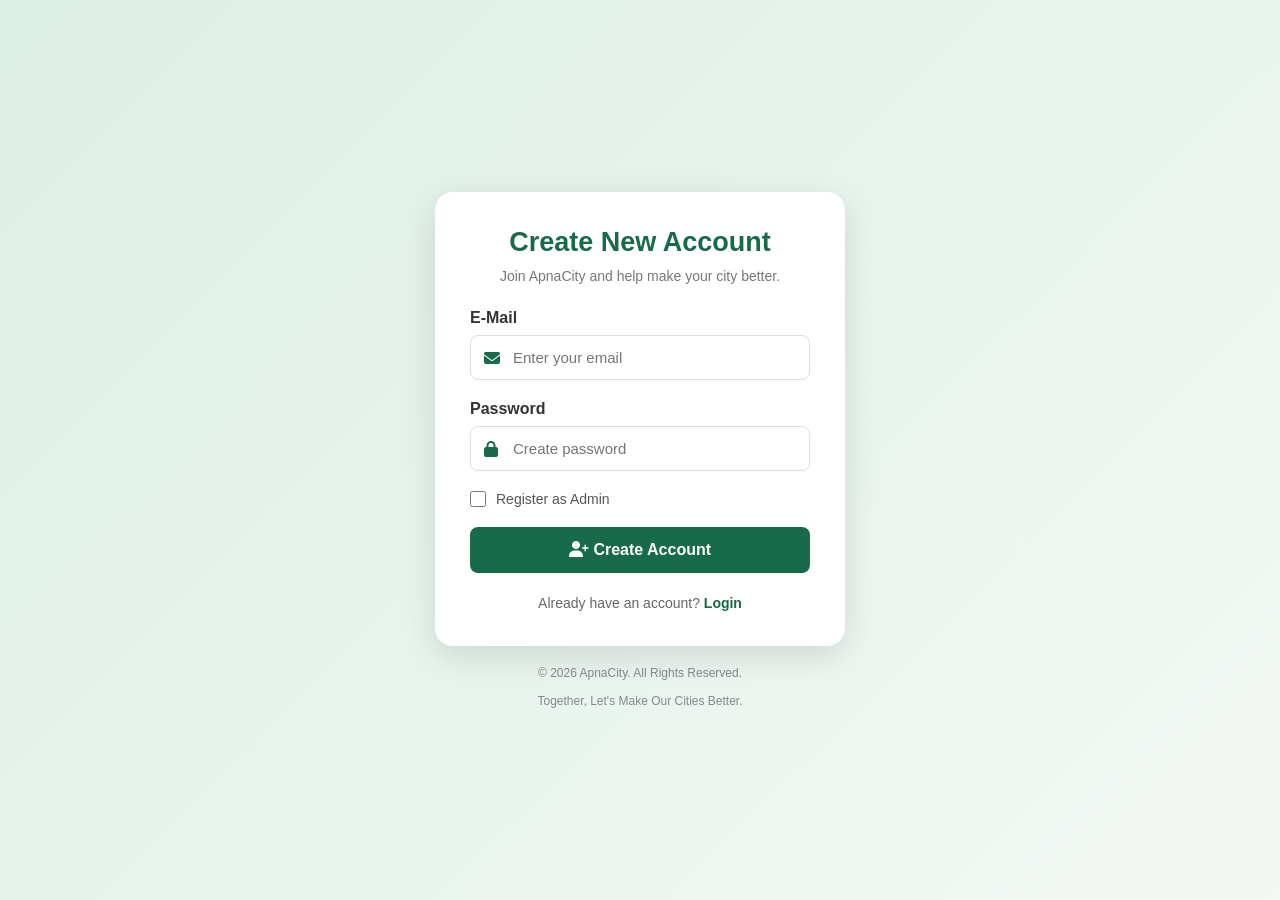
==== apnacity/frontend/login.html @ a668f692 "Made frontend web app with the help of vibecoding" ====
<!DOCTYPE html>
<html lang="en">

<head>
    <meta charset="UTF-8">
    <meta name="viewport" content="width=device-width, initial-scale=1.0">

    <title>ApnaCity | Create Account</title>

    <link rel="stylesheet" href="https://cdnjs.cloudflare.com/ajax/libs/font-awesome/6.5.2/css/all.min.css">

    <style>
        * {
            margin: 0;
            padding: 0;
            box-sizing: border-box;
            font-family: Arial, sans-serif;
        }
        
        body {
            min-height: 100vh;
            background: linear-gradient(135deg, #dcefe5, #f4f8f5);
            display: flex;
            justify-content: center;
            align-items: center;
        }
        /* Main Container */
        
        .container {
            width: 100%;
            max-width: 450px;
            padding: 20px;
        }
        /* Logo */
        
        .logo {
            text-align: center;
            margin-bottom: 10px;
        }
        
        .logo img {
            width: 50px;
            height: 50px;
            object-fit: contain;
            display: block;
            margin: 0 auto;
            align-items: center;
        }
        
        .logo h2 {
            font-size: 28px;
            color: #176b4a;
            text-align: center;
            margin-top: 8px;
        }
        
        .logo p {
            color: #666;
            text-align: center;
            margin-top: 5px;
        }
        /* Signup Card */
        
        .signup-card {
            background: white;
            padding: 35px;
            border-radius: 18px;
            box-shadow: 0 10px 35px rgba(0, 0, 0, 0.12);
            position: relative;
            animation: slideUp 0.5s ease;
        }
        
        @keyframes slideUp {
            from {
                opacity: 0;
                transform: translateY(30px);
            }
            to {
                opacity: 1;
                transform: translateY(0);
            }
        }
        
        .signup-card h1 {
            text-align: center;
            color: #176b4a;
            margin-bottom: 10px;
            font-size: 27px;
        }
        
        .subtitle {
            text-align: center;
            color: #777;
            margin-bottom: 25px;
            font-size: 14px;
        }
        /* Form */
        
        .form-group {
            margin-bottom: 20px;
        }
        
        .form-group label {
            display: block;
            margin-bottom: 8px;
            font-weight: 600;
            color: #333;
        }
        
        .input-box {
            position: relative;
        }
        
        .input-box i {
            position: absolute;
            left: 14px;
            top: 50%;
            transform: translateY(-50%);
            color: #176b4a;
        }
        
        .input-box input {
            width: 100%;
            padding: 13px 13px 13px 42px;
            border: 1px solid #ddd;
            border-radius: 8px;
            outline: none;
            font-size: 15px;
            transition: 0.3s;
        }
        
        .input-box input:focus {
            border-color: #176b4a;
            box-shadow: 0 0 5px rgba(23, 107, 74, 0.2);
        }
        /* Admin Checkbox */
        
        .logo {
            width: 50px;
            height: 50px;
            object-fit: contain;
        }
        
        .admin-option {
            display: flex;
            align-items: center;
            gap: 10px;
            margin: 20px 0;
            color: #555;
            font-size: 14px;
        }
        
        .admin-option input {
            accent-color: #176b4a;
            width: 16px;
            height: 16px;
        }
        /* Button */
        
        .signup-btn {
            width: 100%;
            padding: 14px;
            background: #176b4a;
            color: white;
            border: none;
            border-radius: 8px;
            font-size: 16px;
            font-weight: bold;
            cursor: pointer;
            transition: 0.3s;
        }
        
        .signup-btn:hover {
            background: #104d35;
            transform: translateY(-2px);
        }
        /* Login Link */
        
        .login-link {
            text-align: center;
            margin-top: 22px;
            color: #666;
            font-size: 14px;
        }
        
        .login-link a {
            color: #176b4a;
            text-decoration: none;
            font-weight: bold;
        }
        
        .login-link a:hover {
            text-decoration: underline;
        }
        /* Footer */
        
        footer {
            text-align: center;
            margin-top: 20px;
            color: #888;
            font-size: 12px;
        }
        /* Responsive */
        
        @media(max-width: 480px) {
            .signup-card {
                padding: 25px 20px;
            }
            .signup-card h1 {
                font-size: 23px;
            }
        }
    </style>
</head>

<body>

    <div class="container">

        <!-- Logo -->
        <!-- <div class="logo">

            <img src="C:\Users\AYUSH\Desktop\apnacity\img\logo.jpeg" alt="ApnaCity Logo">

            <h2>ApnaCity</h2>

            <p>Making Cities Better</p>

        </div> -->

        <!-- Signup Card -->

        <div class="signup-card">

            <h1>Create New Account</h1>

            <p class="subtitle">
                Join ApnaCity and help make your city better.
            </p>

            <!-- Signup Form -->

            <form action="/signup" method="POST">

                <div class="form-group">

                    <label for="email">E-Mail</label>

                    <div class="input-box">
                        <i class="fa-solid fa-envelope"></i>

                        <input type="email" name="email" id="email" placeholder="Enter your email" required>
                    </div>

                </div>

                <div class="form-group">

                    <label for="password">Password</label>

                    <div class="input-box">
                        <i class="fa-solid fa-lock"></i>

                        <input type="password" name="password" id="password" placeholder="Create password" minlength="6" required>
                    </div>

                </div>

                <div class="admin-option">

                    <input type="checkbox" id="isAdmin" name="isAdmin" value="true">

                    <label for="isAdmin">
                        Register as Admin
                    </label>

                </div>

                <button type="submit" class="signup-btn">
                    <i class="fa-solid fa-user-plus"></i>
                    Create Account
                </button>

            </form>

            <div class="login-link">

                Already have an account?

                <a href="/login">Login</a>

            </div>

        </div>

        <!-- Footer -->

        <footer>
            © 2026 ApnaCity. All Rights Reserved.
            <br><br> Together, Let's Make Our Cities Better.
        </footer>

    </div>

</body>

</html>
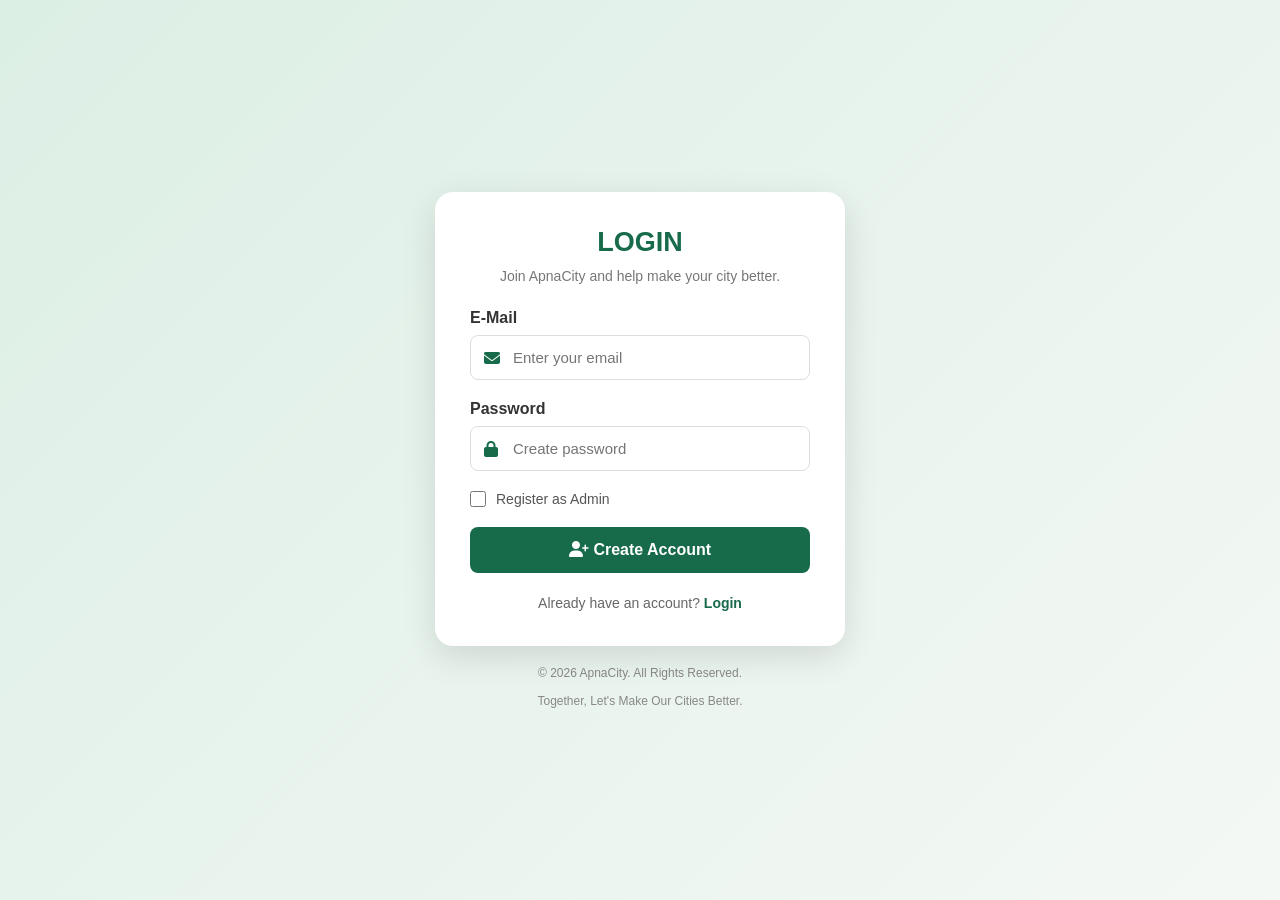
==== commit 17b40d50: "Change title from 'Create Account' to 'LOGIN'" ====
--- a/apnacity/frontend/login.html
+++ b/apnacity/frontend/login.html
@@ -5,7 +5,7 @@
     <meta charset="UTF-8">
     <meta name="viewport" content="width=device-width, initial-scale=1.0">
 
-    <title>ApnaCity | Create Account</title>
+    <title>ApnaCity | LOGIN</title>
 
     <link rel="stylesheet" href="https://cdnjs.cloudflare.com/ajax/libs/font-awesome/6.5.2/css/all.min.css">
 
@@ -232,7 +232,7 @@
 
         <div class="signup-card">
 
-            <h1>Create New Account</h1>
+            <h1>LOGIN</h1>
 
             <p class="subtitle">
                 Join ApnaCity and help make your city better.
@@ -304,4 +304,4 @@
 
 </body>
 
-</html>+</html>
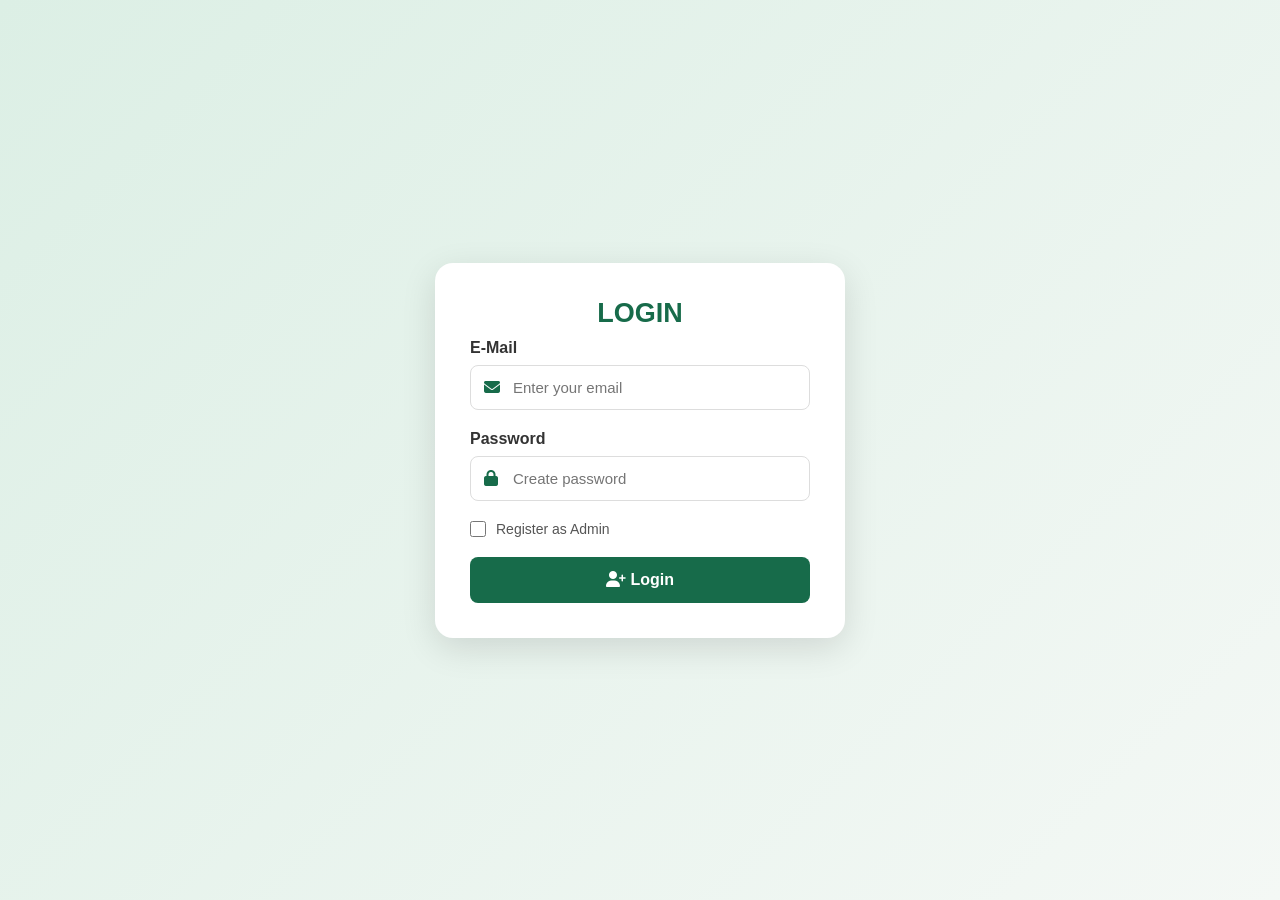
==== commit 40df920e: "Modify login form and button text Updated the login form to include an admin registration option and" ====
--- a/apnacity/frontend/login.html
+++ b/apnacity/frontend/login.html
@@ -234,9 +234,9 @@
 
             <h1>LOGIN</h1>
 
-            <p class="subtitle">
+            <!-- <p class="subtitle">
                 Join ApnaCity and help make your city better.
-            </p>
+            </p> -->
 
             <!-- Signup Form -->
 
@@ -278,27 +278,14 @@
 
                 <button type="submit" class="signup-btn">
                     <i class="fa-solid fa-user-plus"></i>
-                    Create Account
+                    Login
                 </button>
 
             </form>
 
-            <div class="login-link">
-
-                Already have an account?
-
-                <a href="/login">Login</a>
-
-            </div>
-
         </div>
 
-        <!-- Footer -->
-
-        <footer>
-            © 2026 ApnaCity. All Rights Reserved.
-            <br><br> Together, Let's Make Our Cities Better.
-        </footer>
+        
 
     </div>
 
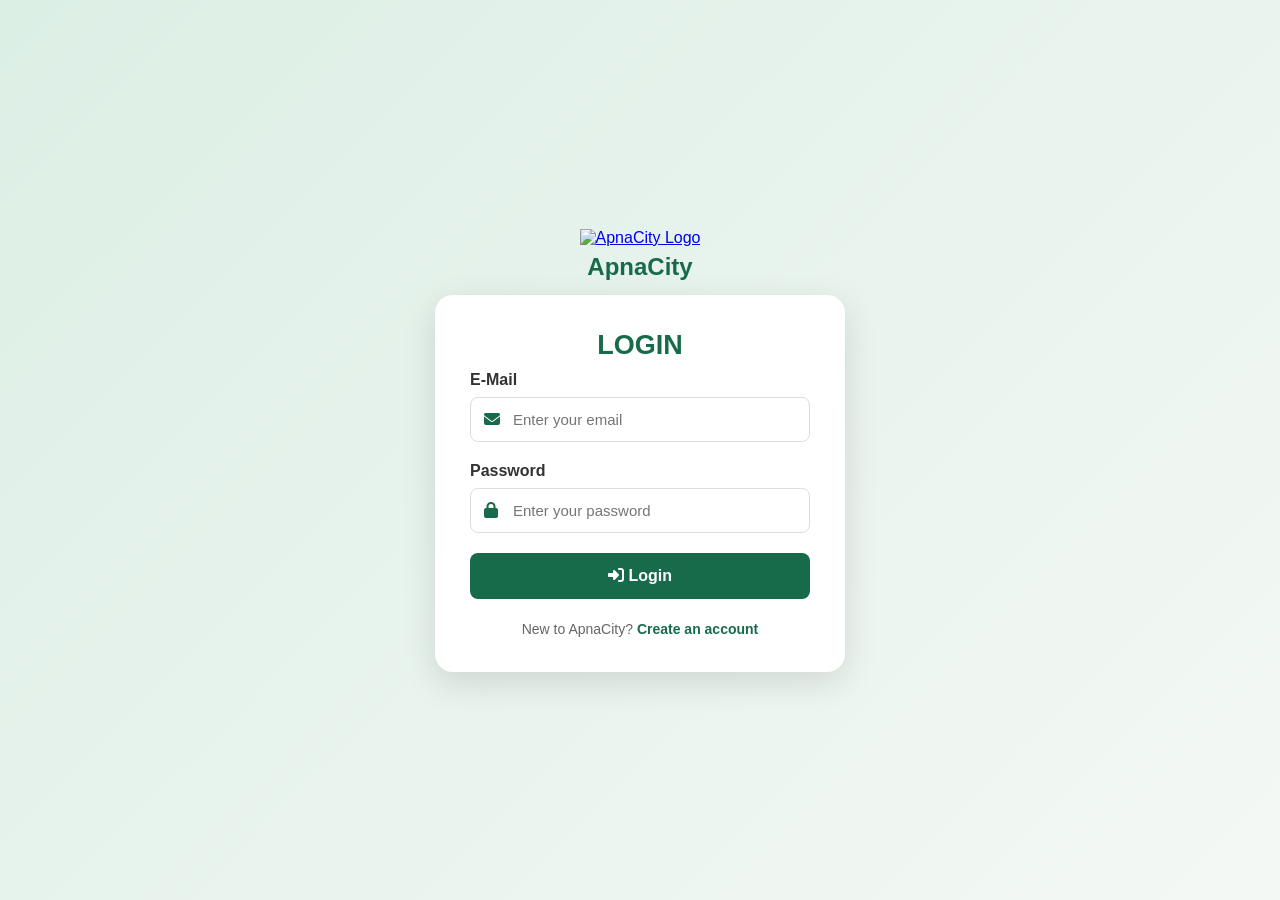
==== commit 946670dc: "Update login.html" ====
--- a/apnacity/frontend/login.html
+++ b/apnacity/frontend/login.html
@@ -6,8 +6,11 @@
     <meta name="viewport" content="width=device-width, initial-scale=1.0">
 
     <title>ApnaCity | LOGIN</title>
+    <link rel="icon" href="img/logo.jpeg">
 
     <link rel="stylesheet" href="https://cdnjs.cloudflare.com/ajax/libs/font-awesome/6.5.2/css/all.min.css">
+    <script src="auth.js" defer></script>
+
 
     <style>
         * {
@@ -210,6 +213,22 @@
                 font-size: 23px;
             }
         }
+        
+        .brand {
+            text-align: center;
+            margin-bottom: 14px;
+        }
+        
+        .brand img {
+            width: 60px;
+            height: 60px;
+            object-fit: contain;
+        }
+        
+        .brand h2 {
+            color: #176b4a;
+            margin-top: 6px;
+        }
     </style>
 </head>
 
@@ -218,15 +237,10 @@
     <div class="container">
 
         <!-- Logo -->
-        <!-- <div class="logo">
-
-            <img src="C:\Users\AYUSH\Desktop\apnacity\img\logo.jpeg" alt="ApnaCity Logo">
-
+        <div class="brand">
+            <a href="index.html"><img src="img/logo.jpeg" alt="ApnaCity Logo"></a>
             <h2>ApnaCity</h2>
-
-            <p>Making Cities Better</p>
-
-        </div> -->
+        </div>
 
         <!-- Signup Card -->
 
@@ -240,7 +254,7 @@
 
             <!-- Signup Form -->
 
-            <form action="/signup" method="POST">
+            <form action="/login" method="POST" id="loginForm">
 
                 <div class="form-group">
 
@@ -261,31 +275,23 @@
                     <div class="input-box">
                         <i class="fa-solid fa-lock"></i>
 
-                        <input type="password" name="password" id="password" placeholder="Create password" minlength="6" required>
+                        <input type="password" name="password" id="password" placeholder="Enter your password" required>
                     </div>
 
                 </div>
 
-                <div class="admin-option">
-
-                    <input type="checkbox" id="isAdmin" name="isAdmin" value="true">
-
-                    <label for="isAdmin">
-                        Register as Admin
-                    </label>
-
-                </div>
-
                 <button type="submit" class="signup-btn">
-                    <i class="fa-solid fa-user-plus"></i>
+                    <i class="fa-solid fa-right-to-bracket"></i>
                     Login
                 </button>
 
             </form>
 
+            <div class="login-link">New to ApnaCity? <a href="signin.html">Create an account</a></div>
+
         </div>
 
-        
+
 
     </div>
 
